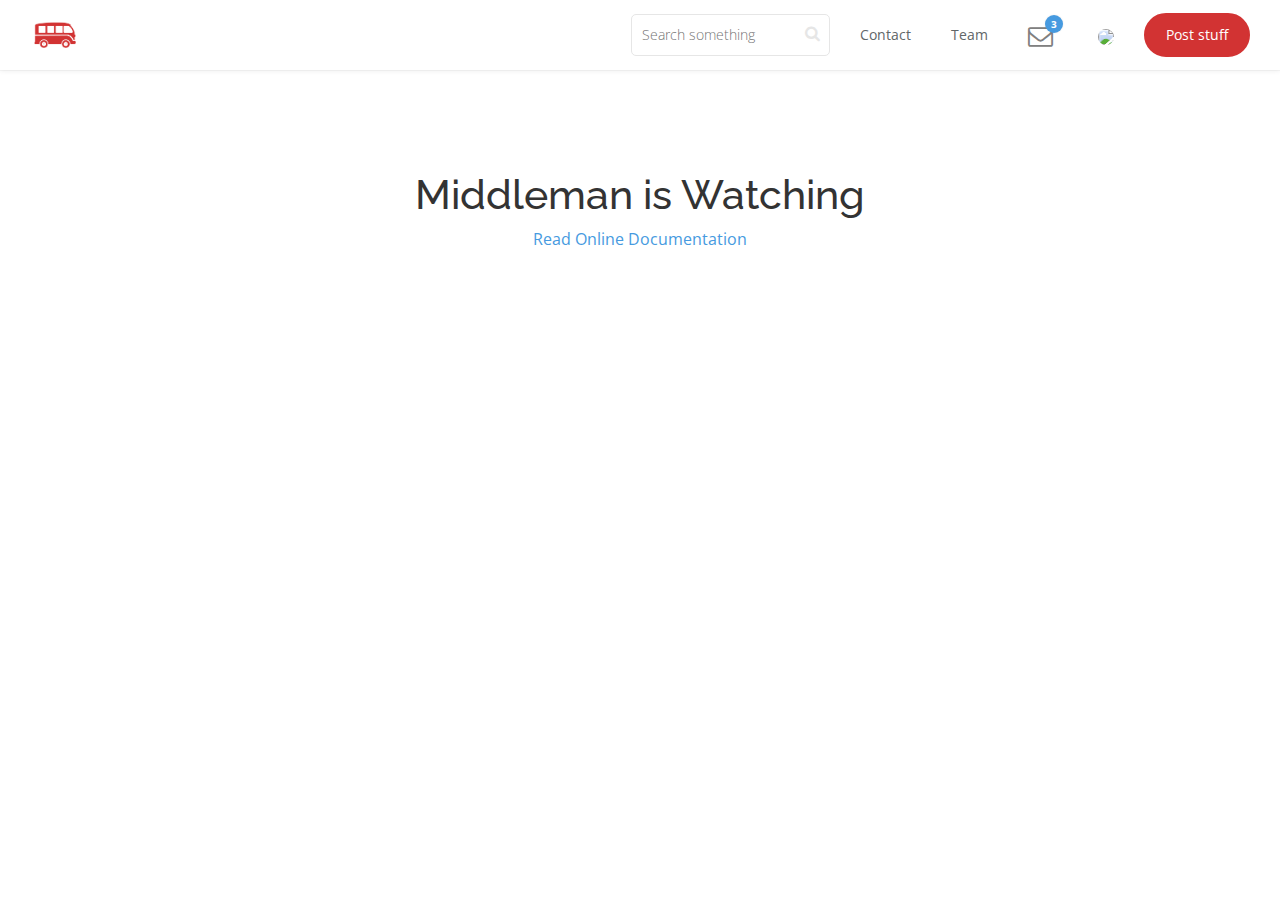
==== index.html @ db5ad65e "Automated commit at 2016-02-01 08:23:04 UTC by middleman-deploy 1.0.0" ====
<!doctype html>
<html>
  <head>
    <meta charset="utf-8">

    <!-- Always force latest IE rendering engine or request Chrome Frame -->
    <meta content="IE=edge,chrome=1" http-equiv="X-UA-Compatible">

    <!-- For Bootstrap responsiveness -->
    <meta http-equiv="X-UA-Compatible" content="IE=edge">
    <meta name="viewport" content="width=device-width, initial-scale=1">

    <!-- Use title if it's in the page YAML frontmatter -->
    <title>Le Wagon Middleman boilerplate</title>

    <link href="stylesheets/all.css" rel="stylesheet" type="text/css" />
    <script src="javascripts/all.js" type="text/javascript"></script>

    <!-- HTML5 Shim and Respond.js IE8 support of HTML5 elements and media queries -->
    <!-- Leave those next 4 lines if you care about users using IE8 -->
    <!--[if lt IE 9]>
      <script src="https://oss.maxcdn.com/html5shiv/3.7.2/html5shiv.min.js"></script>
      <script src="https://oss.maxcdn.com/respond/1.4.2/respond.min.js"></script>
    <![endif]-->
  </head>

  <body class="index">

    <div class="navbar-wagon">
  <!-- Logo -->
<a class="navbar-wagon-brand" href="/">    <img src="images/lewagon.png" />
</a>
  <!-- Right Navigation -->
  <div class="navbar-wagon-right hidden-xs hidden-sm">

    <!-- Search form -->
    <form action="" class="navbar-wagon-search">
      <input type="text" class="navbar-wagon-search-input" placeholder="Search something">
      <button type="submit" class="navbar-wagon-search-btn">
        <i class="fa fa-search"></i>
      </button>
    </form>

    <!-- Text link -->
    <a href="" class="navbar-wagon-item navbar-wagon-link">Contact</a>

    <!-- Text link -->
    <a href="" class="navbar-wagon-item navbar-wagon-link">Team</a>

    <!-- Notification link-->
    <a href="" class="navbar-wagon-item navbar-wagon-link">
      <div class="badge-container">
        <i class="fa fa-envelope-o"></i>
        <div class="badge badge-blue">3</div>
      </div>
    </a>

    <!-- Profile picture and dropdown -->
    <div class="navbar-wagon-item">
      <div class="dropdown">
        <img src="http://placehold.it/50x50" class="avatar dropdown-toggle" id="navbar-wagon-menu" data-toggle="dropdown">
        <ul class="dropdown-menu dropdown-menu-right navbar-wagon-dropdown-menu">
          <li><a href="#">Profile</a></li>
          <li><a href="#">Dashboard</a></li>
          <li><a href="#">Log Out</a></li>
        </ul>
      </div>
    </div>

    <!-- Button (call-to-action) -->
    <a href="" class="navbar-wagon-item navbar-wagon-button btn">Post stuff</a>
  </div>

  <!-- Dropdown appearing on mobile only -->
  <div class="navbar-wagon-item hidden-md hidden-lg">
    <div class="dropdown">
      <i class="fa fa-bars dropdown-toggle" data-toggle="dropdown"></i>
      <ul class="dropdown-menu dropdown-menu-right navbar-wagon-dropdown-menu">
        <li><a href="#">Some mobile link</a></li>
        <li><a href="#">Other one</a></li>
        <li><a href="#">Other one</a></li>
      </ul>
    </div>
  </div>
</div>

    <div class="welcome text-center padded">
  <h1>Middleman is Watching</h1>
  <p class="doc">
    <a href="http://middlemanapp.com/">Read Online Documentation</a>
  </p><!-- .doc -->
</div><!-- .welcome -->


  </body>
</html>
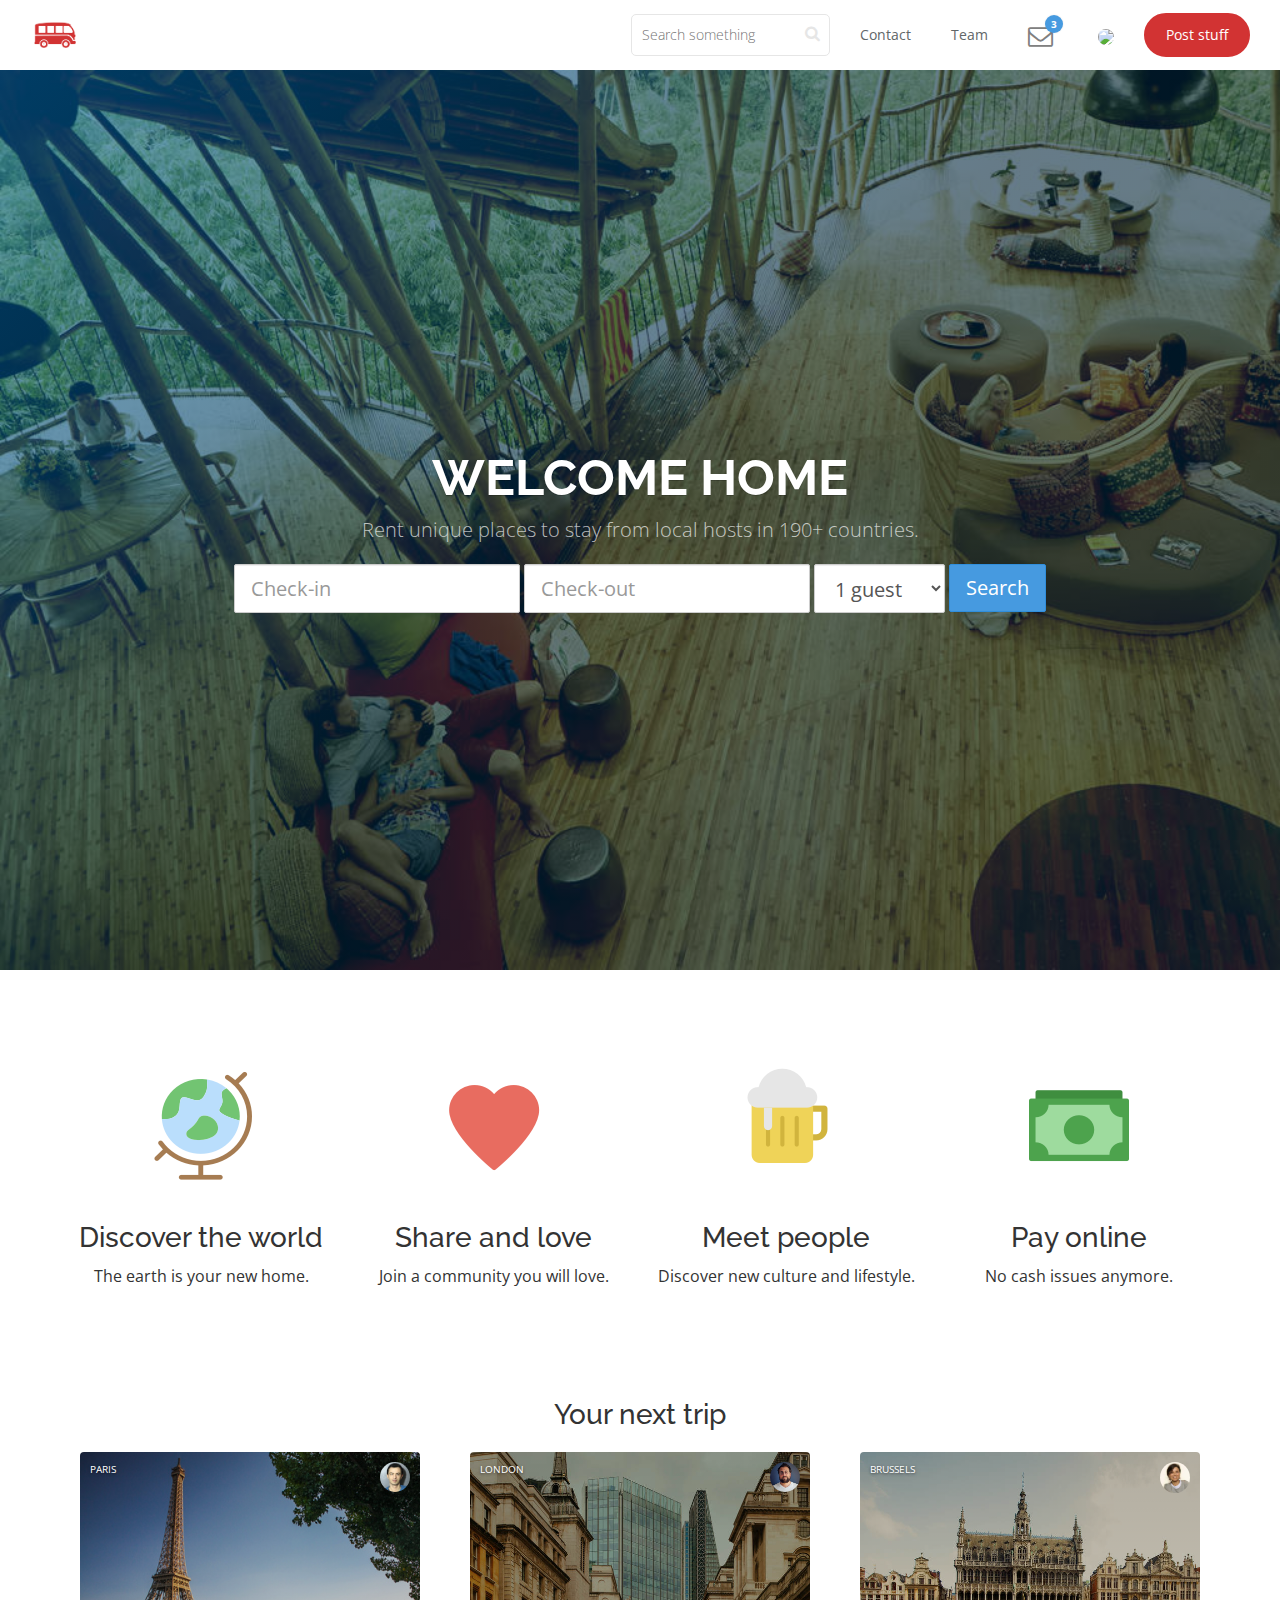
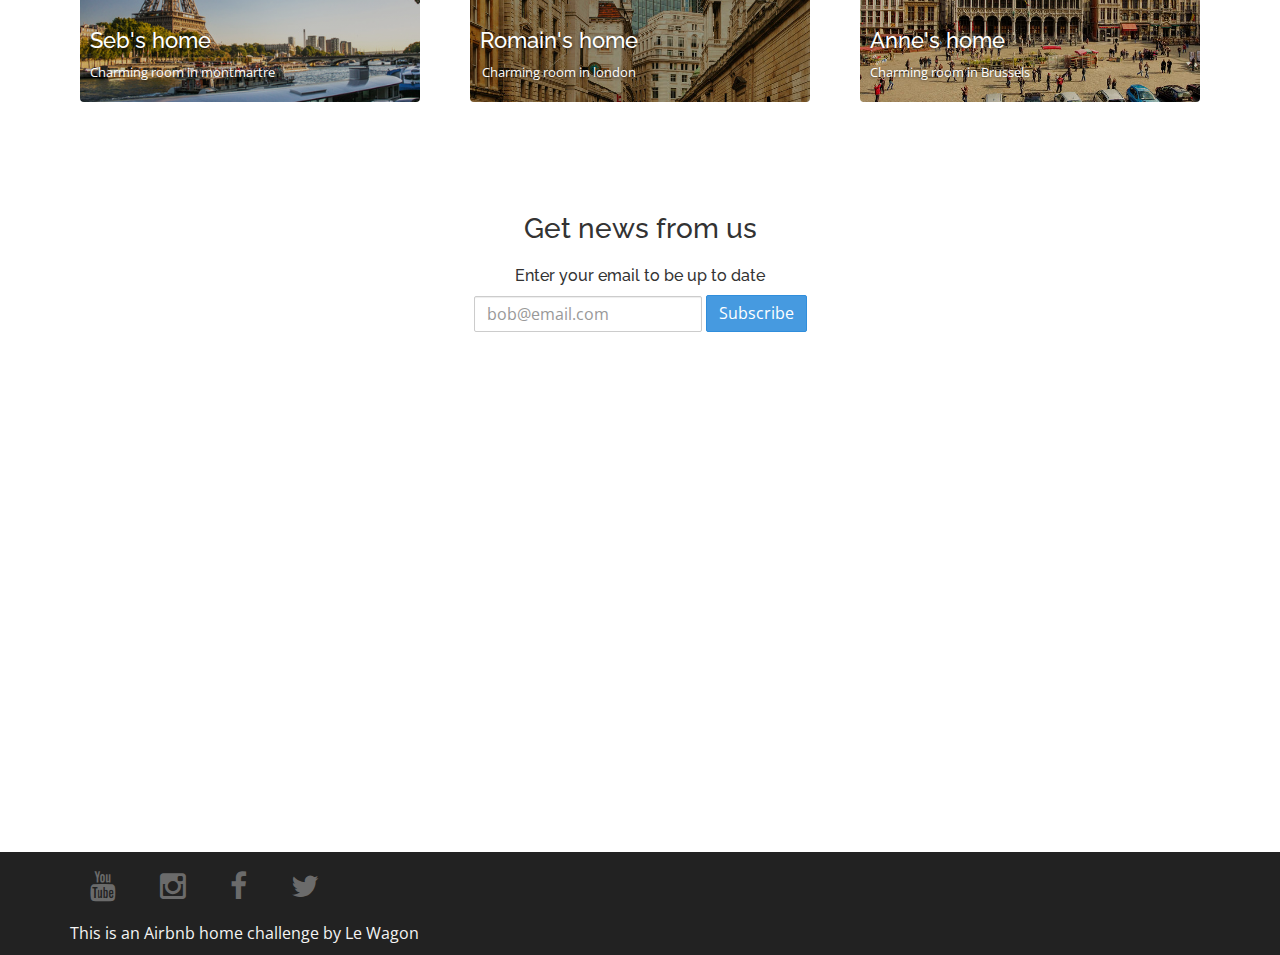
==== commit df622566: "Automated commit at 2016-02-01 14:44:41 UTC by middleman-deploy 1.0.0" ====
--- a/index.html
+++ b/index.html
@@ -28,7 +28,7 @@
 
     <div class="navbar-wagon">
   <!-- Logo -->
-<a class="navbar-wagon-brand" href="/">    <img src="images/lewagon.png" />
+<a class="navbar-wagon-brand" href="./">    <img src="images/lewagon.png" />
 </a>
   <!-- Right Navigation -->
   <div class="navbar-wagon-right hidden-xs hidden-sm">
@@ -45,7 +45,7 @@
     <a href="" class="navbar-wagon-item navbar-wagon-link">Contact</a>
 
     <!-- Text link -->
-    <a href="" class="navbar-wagon-item navbar-wagon-link">Team</a>
+    <a class="navbar-wagon-item navbar-wagon-link" href="team.html">Team</a>
 
     <!-- Notification link-->
     <a href="" class="navbar-wagon-item navbar-wagon-link">
@@ -84,12 +84,217 @@
   </div>
 </div>
 
-    <div class="welcome text-center padded">
-  <h1>Middleman is Watching</h1>
-  <p class="doc">
-    <a href="http://middlemanapp.com/">Read Online Documentation</a>
-  </p><!-- .doc -->
-</div><!-- .welcome -->
+    <div class="banner" style="background: linear-gradient(-225deg, rgba(0,101,168,0.6) 0%, rgba(0,36,61,0.6) 50%), url('images/background.jpg');">
+      <div class="banner-content">
+        <h1>WELCOME HOME</h1>
+        <p>Rent unique places to stay from local hosts in 190+ countries.</p>
+
+        <form action="" class="form-inline">
+
+          <div class="form-group">
+
+            <input type="text" class="form-control input-lg" placeholder="Check-in">
+            <input type="text" class="form-control input-lg" placeholder="Check-out">
+            <select class="form-control input-lg">
+              <option value="1">1 guest</option>
+              <option value="2">2 guests</option>
+              <option value="3">3 guests</option>
+            </select>
+          </div>
+
+          <input type="submit" value="Search"  class="btn btn-primary btn-lg">
+        </form>
+
+      </div>
+    </div>
+
+    <!-- Your features code -->
+    <div class="wrapper text-center padded">
+    <div class="container">
+      <div class="row">
+
+        <div class="col-xs-12 col-sm-6 col-md-3">
+          <div class="feature">
+            <img src="images/globe.png" />
+            <h3>Discover the world</h3>
+            <p>The earth is your new home.</p>
+          </div>
+        </div>
+
+        <div class="col-xs-12 col-sm-6 col-md-3">
+          <div class="feature">
+            <img src="images/heart.png" />
+            <h3>Share and love</h3>
+            <p>Join a community you will love.</p>
+          </div>
+        </div>
+
+        <div class="col-xs-12 col-sm-6 col-md-3">
+          <div class="feature">
+            <img src="images/beer.png" />
+            <h3>Meet people</h3>
+            <p>Discover new culture and lifestyle.</p>
+          </div>
+        </div>
+
+        <div class="col-xs-12 col-sm-6 col-md-3">
+          <div class="feature">
+            <img src="images/dollar.png" />
+            <h3>Pay online</h3>
+            <p>No cash issues anymore.</p>
+          </div>
+        </div>
+
+      </div>
+    </div>
+    </div>
+
+    <!-- Your cards code -->
+    <div class="wrapper-grey text-center">
+    <div class="container">
+
+      <div class="row">
+        <div class="col-xs-12">
+          <h3>Your next trip</h3>
+        </div>
+      </div>
+
+      <div class="row">
+<!-- To replace in the cards // on boucle sur la DB, et on injecte une seule card dans
+la boucle avec les différentes keys-->
+
+        <div class="col-xs-12 col-md-4">
+
+          <div class="card" style="background: linear-gradient(rgba(0,0,0,0.3), rgba(0,0,0,0.2)), url('images/card-paris.jpg');">
+
+            <div class="card-category">Paris</div>
+            <div class="card-description">
+              <h2>Seb's home</h2>
+              <p>Charming room in montmartre</p>
+            </div>
+            <img class="card-user avatar" src="images/seb.jpg">
+            <a class="card-link" href="#">flats/seb.html</a>
+
+          </div>
+        </div>
+
+
+        <div class="col-xs-12 col-md-4">
+
+          <div class="card" style="background: linear-gradient(rgba(0,0,0,0.3), rgba(0,0,0,0.2)), url('images/card-london.jpeg');">
+
+            <div class="card-category">London</div>
+            <div class="card-description">
+              <h2>Romain's home</h2>
+              <p>Charming room in london</p>
+            </div>
+            <img class="card-user avatar" src="images/romain.jpeg">
+            <a class="card-link" href="#">flats/romain.html</a>
+
+          </div>
+        </div>
+
+
+        <div class="col-xs-12 col-md-4">
+
+          <div class="card" style="background: linear-gradient(rgba(0,0,0,0.3), rgba(0,0,0,0.2)), url('images/card-brussels.jpeg');">
+
+            <div class="card-category">Brussels</div>
+            <div class="card-description">
+              <h2>Anne's home</h2>
+              <p>Charming room in Brussels</p>
+            </div>
+            <img class="card-user avatar" src="images/anne.jpg">
+            <a class="card-link" href="#">flats/anne.html</a>
+
+          </div>
+        </div>
+
+
+      </div>
+    </div>
+    </div>
+
+    <!-- Your newsletter code -->
+    <div class="wrapper text-center padded">
+    <div class="container">
+      <h3>Get news from us</h3>
+      <div class="row">
+        <div class="col-xs-offset-4 col-xs-4">
+          <h5>Enter your email to be up to date</h5>
+        </div>
+      </div>
+
+      <div class="row">
+        <div class="col-xs-offset-4 col-xs-4">
+          <form action="#" class="form-inline">
+            <div class="form-group">
+              <input type="email" class="form-control" placeholder="bob@email.com" id="email">
+            </div>
+            <input type="submit" value="Subscribe" class="btn btn-primary">
+          </form>
+        </div>
+      </div>
+
+    </div>
+    </div>
+
+    <!-- Your map code -->
+    <div class="container">
+    <div class="row">
+      <div class="col-xs-12">
+        <div id="map" style="width: 100%; height: 400px;"></div>
+      </div>
+    </div>
+    </div>
+
+    <script type="text/javascript" src="https://maps.googleapis.com/maps/api/js"></script>
+
+    <script type="text/javascript">
+    var myLatlng = new google.maps.LatLng(48.852937,2.364178);
+
+    var myOptions = {
+      zoom: 16,
+      center: myLatlng,
+      scrollwheel: false,
+      mapTypeId: google.maps.MapTypeId.ROADMAP,
+        styles: [{"featureType":"landscape","stylers":[{"saturation":-100},{"lightness":65},{"visibility":"on"}]},{"featureType":"poi","stylers":[{"saturation":-100},{"lightness":51},{"visibility":"simplified"}]},{"featureType":"road.highway","stylers":[{"saturation":-100},{"visibility":"simplified"}]},{"featureType":"road.arterial","stylers":[{"saturation":-100},{"lightness":30},{"visibility":"on"}]},{"featureType":"road.local","stylers":[{"saturation":-100},{"lightness":40},{"visibility":"on"}]},{"featureType":"transit","stylers":[{"saturation":-100},{"visibility":"simplified"}]},{"featureType":"administrative.province","stylers":[{"visibility":"off"}]},{"featureType":"water","elementType":"labels","stylers":[{"visibility":"on"},{"lightness":-25},{"saturation":-100}]},{"featureType":"water","elementType":"geometry","stylers":[{"hue":"#ffff00"},{"lightness":-25},{"saturation":-97}]}] // TODO: replace [] by array from https://snazzymaps.com/
+      };
+
+      var map = new google.maps.Map(document.getElementById('map'), myOptions);
+      var marker = new google.maps.Marker({
+        position: myLatlng,
+        map: map,
+        title: "You are here!"
+      });
+    </script>
+
+    <!-- Your footer code -->
+
+
+
+    <div class="footer-grey">
+      <div class="container">
+
+        <div class="row">
+          <div class="col-xs-12">
+            <div class="social">
+              <i class="fa fa-youtube"></i>
+              <i class="fa fa-instagram"></i>
+              <i class="fa fa-facebook"></i>
+              <i class="fa fa-twitter"></i>
+            </div>
+          </div>
+        </div>
+
+        <div class="row">
+          <div class="col-xs-12">
+            <p> This is an Airbnb home challenge by Le Wagon</p>
+          </div>
+        </div>
+
+      </div>
+    </div>
 
 
   </body>
--- a/stylesheets/all.css
+++ b/stylesheets/all.css
@@ -9128,6 +9128,26 @@
 .fa-meanpath:before {
   content: ""; }
 
+/* Footer design */
+/* line 3, /Users/admin/code/ArianeCln/static-airbnb/source/stylesheets/layout/_footer.scss */
+.footer-grey {
+  background: #222222;
+  color: #F4F4F4;
+  margin-top: 40px; }
+
+/* line 9, /Users/admin/code/ArianeCln/static-airbnb/source/stylesheets/layout/_footer.scss */
+.footer-grey i {
+  font-size: 30px; }
+
+/* line 13, /Users/admin/code/ArianeCln/static-airbnb/source/stylesheets/layout/_footer.scss */
+.social i {
+  padding: 20px;
+  color: #6b6b6b; }
+
+/* line 18, /Users/admin/code/ArianeCln/static-airbnb/source/stylesheets/layout/_footer.scss */
+.social i:hover {
+  color: white; }
+
 /* Main class */
 /* line 3, /Users/admin/code/ArianeCln/static-airbnb/source/stylesheets/layout/_navbar.css.scss */
 .navbar-wagon {
@@ -9301,7 +9321,7 @@
 
 /* line 5, /Users/admin/code/ArianeCln/static-airbnb/source/stylesheets/components/_avatar.scss */
 .avatar-large {
-  width: 50px;
+  width: 80px;
   border-radius: 50%; }
 
 /* line 9, /Users/admin/code/ArianeCln/static-airbnb/source/stylesheets/components/_avatar.scss */
@@ -9362,6 +9382,85 @@
 .badge-bordered {
   box-shadow: 0 1px 2px rgba(0, 0, 0, 0.2);
   border: white 1px solid; }
+
+/* Banner design */
+/* line 3, /Users/admin/code/ArianeCln/static-airbnb/source/stylesheets/components/_banner.scss */
+.banner {
+  color: white;
+  text-align: center;
+  height: 100vh;
+  background-size: cover !important;
+  display: flex;
+  align-items: center;
+  justify-content: center; }
+
+/* line 12, /Users/admin/code/ArianeCln/static-airbnb/source/stylesheets/components/_banner.scss */
+.banner h1 {
+  font-size: 50px;
+  font-weight: bold;
+  text-shadow: 0px 1px rgba(0, 0, 0, 0.2); }
+
+/* line 17, /Users/admin/code/ArianeCln/static-airbnb/source/stylesheets/components/_banner.scss */
+.banner p {
+  font-size: 20px;
+  font-weight: lighter;
+  color: rgba(255, 255, 255, 0.7);
+  margin-bottom: 20px; }
+
+/* Card design */
+/* line 3, /Users/admin/code/ArianeCln/static-airbnb/source/stylesheets/components/_card.scss */
+.card {
+  height: 250px;
+  text-shadow: 0 1px 3px rgba(0, 0, 0, 0.6);
+  background-size: cover !important;
+  color: white;
+  position: relative;
+  border-radius: 4px;
+  margin: 10px; }
+
+/* line 12, /Users/admin/code/ArianeCln/static-airbnb/source/stylesheets/components/_card.scss */
+.card-user {
+  position: absolute;
+  right: 10px;
+  top: 10px; }
+
+/* line 17, /Users/admin/code/ArianeCln/static-airbnb/source/stylesheets/components/_card.scss */
+.card-category {
+  position: absolute;
+  top: 10px;
+  left: 10px;
+  font-size: 10px;
+  text-transform: uppercase; }
+
+/* line 24, /Users/admin/code/ArianeCln/static-airbnb/source/stylesheets/components/_card.scss */
+.card-description {
+  position: absolute;
+  bottom: 10px;
+  left: 10px; }
+
+/* line 29, /Users/admin/code/ArianeCln/static-airbnb/source/stylesheets/components/_card.scss */
+.card-description h2 {
+  font-size: 22px;
+  text-align: left; }
+
+/* line 33, /Users/admin/code/ArianeCln/static-airbnb/source/stylesheets/components/_card.scss */
+.card-description p {
+  font-size: 13px; }
+
+/* line 36, /Users/admin/code/ArianeCln/static-airbnb/source/stylesheets/components/_card.scss */
+.card-link {
+  position: absolute;
+  top: 0;
+  bottom: 0;
+  width: 100%;
+  left: 0px;
+  z-index: 2;
+  background: black;
+  opacity: 0; }
+
+/* line 46, /Users/admin/code/ArianeCln/static-airbnb/source/stylesheets/components/_card.scss */
+.card-link:hover {
+  opacity: 0.1; }
 
 /*
 ==============================================
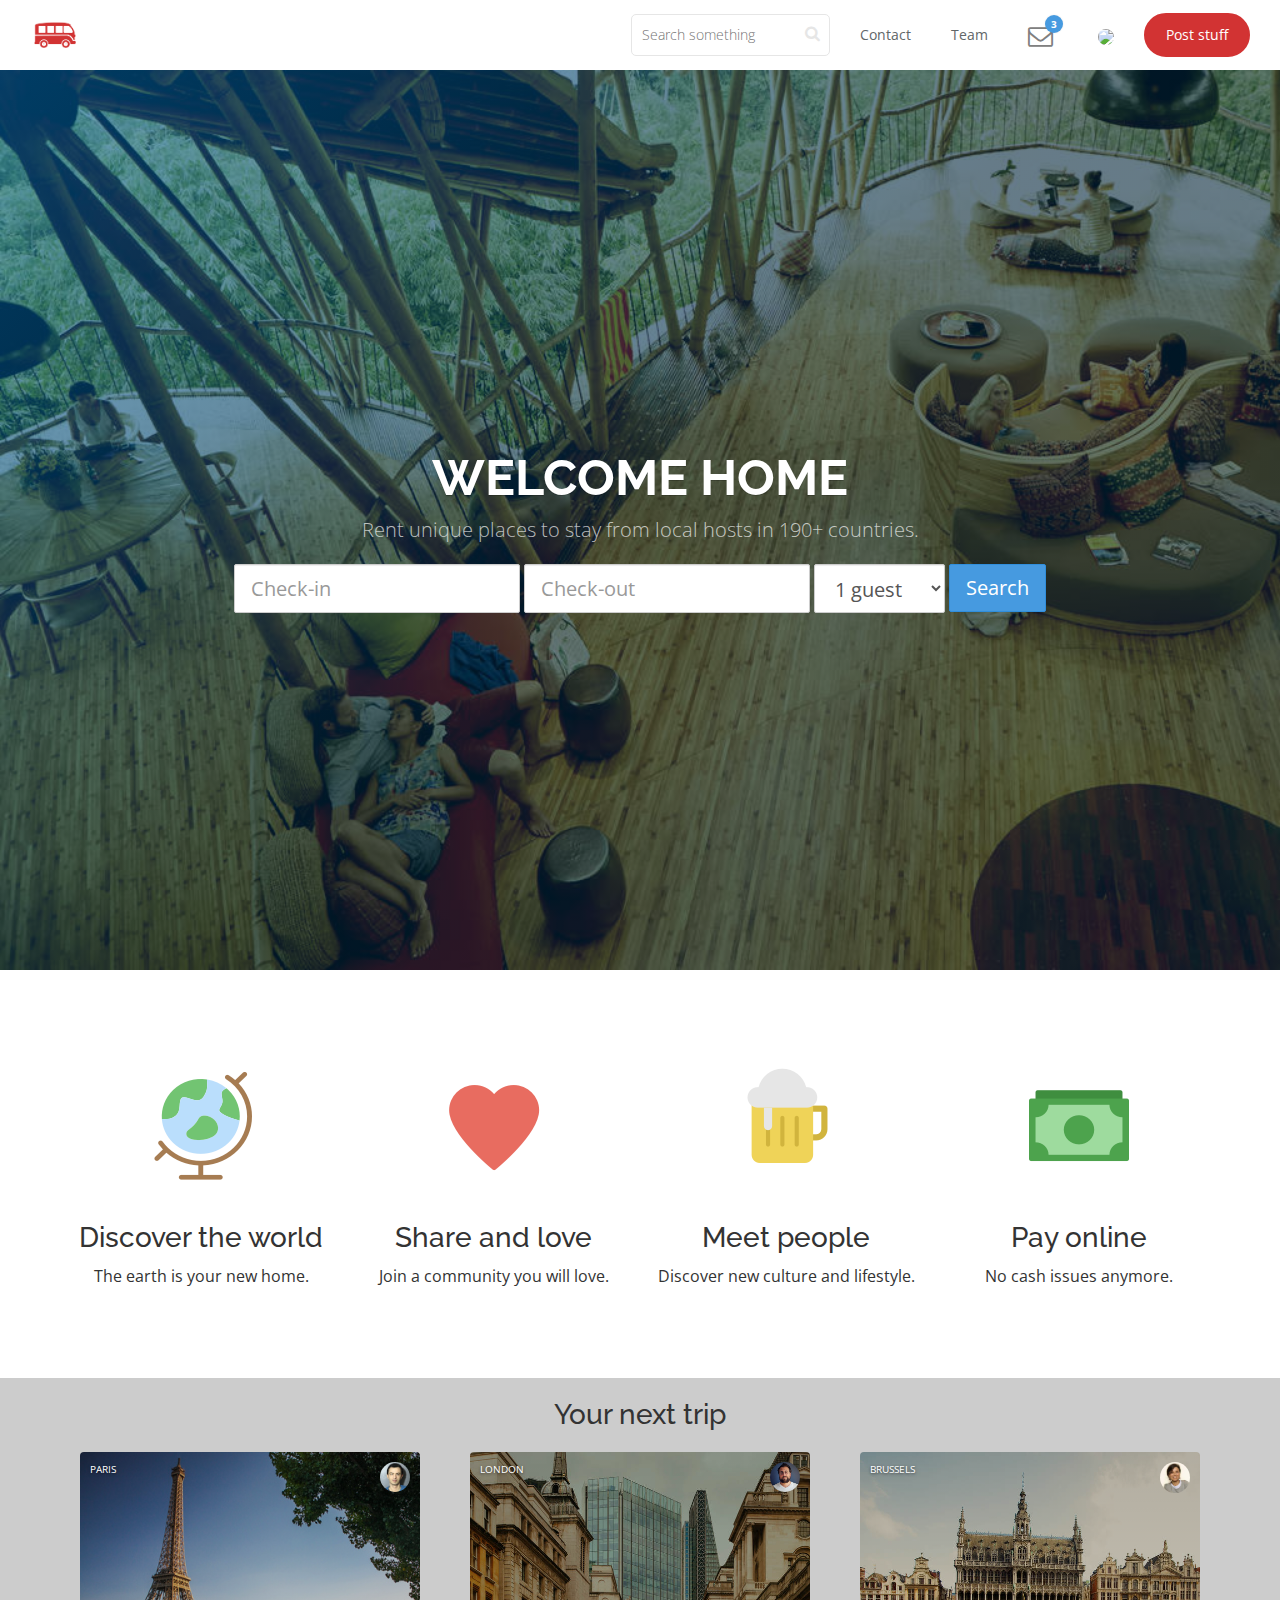
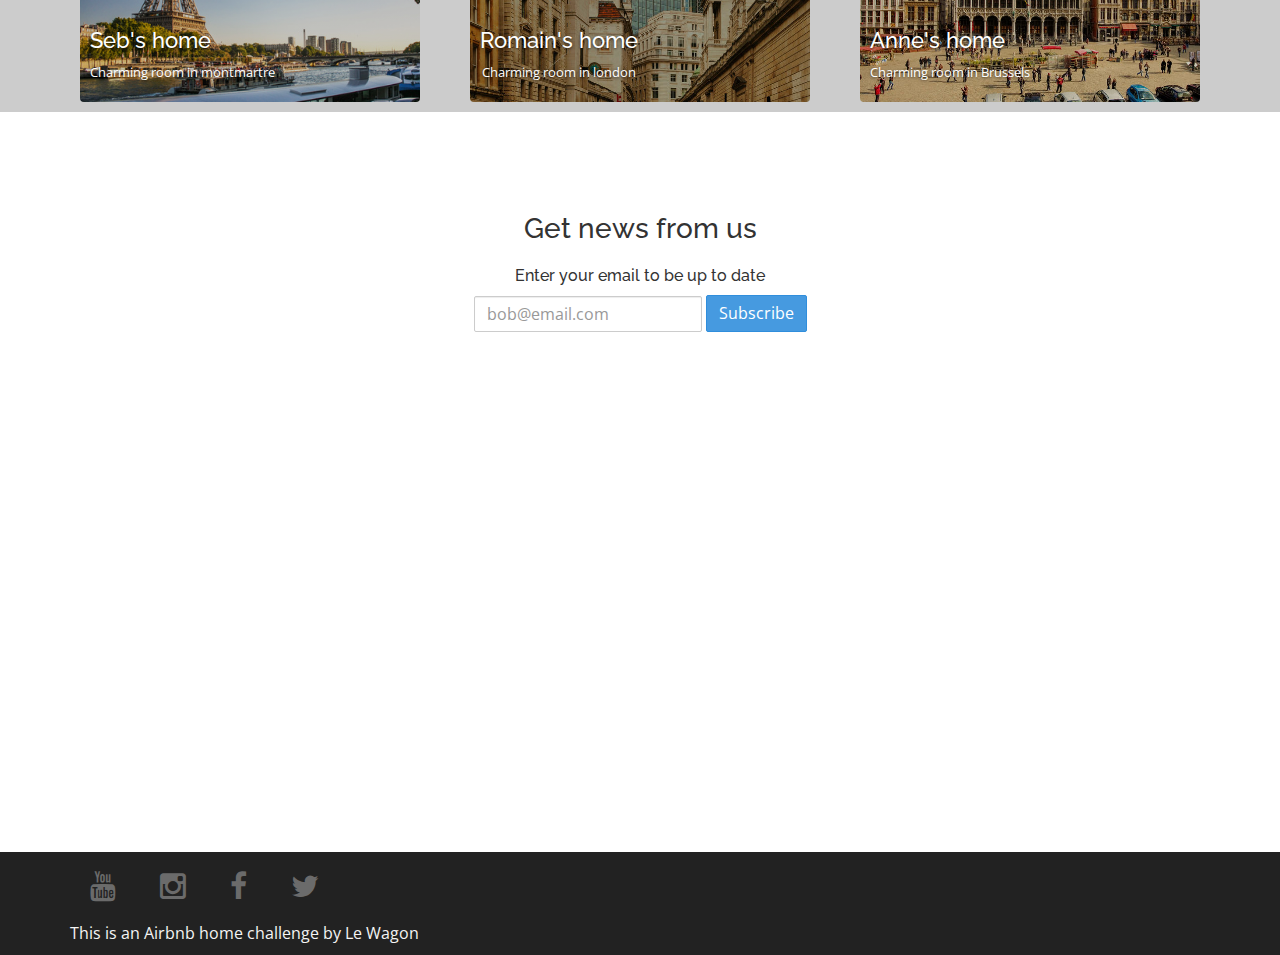
==== commit 9eaf838f: "Automated commit at 2016-02-01 16:34:47 UTC by middleman-deploy 1.0.0" ====
--- a/index.html
+++ b/index.html
@@ -173,7 +173,7 @@
               <p>Charming room in montmartre</p>
             </div>
             <img class="card-user avatar" src="images/seb.jpg">
-            <a class="card-link" href="#">flats/seb.html</a>
+            <a class="card-link" href="flats/seb.html"></a>
 
           </div>
         </div>
@@ -189,7 +189,7 @@
               <p>Charming room in london</p>
             </div>
             <img class="card-user avatar" src="images/romain.jpeg">
-            <a class="card-link" href="#">flats/romain.html</a>
+            <a class="card-link" href="flats/romain.html"></a>
 
           </div>
         </div>
@@ -205,7 +205,7 @@
               <p>Charming room in Brussels</p>
             </div>
             <img class="card-user avatar" src="images/anne.jpg">
-            <a class="card-link" href="#">flats/anne.html</a>
+            <a class="card-link" href="flats/anne.html"></a>
 
           </div>
         </div>
@@ -271,8 +271,6 @@
 
     <!-- Your footer code -->
 
-
-
     <div class="footer-grey">
       <div class="container">
 
--- a/stylesheets/all.css
+++ b/stylesheets/all.css
@@ -9321,7 +9321,7 @@
 
 /* line 5, /Users/admin/code/ArianeCln/static-airbnb/source/stylesheets/components/_avatar.scss */
 .avatar-large {
-  width: 80px;
+  width: 100px;
   border-radius: 50%; }
 
 /* line 9, /Users/admin/code/ArianeCln/static-airbnb/source/stylesheets/components/_avatar.scss */
@@ -9407,6 +9407,10 @@
   color: rgba(255, 255, 255, 0.7);
   margin-bottom: 20px; }
 
+/* line 24, /Users/admin/code/ArianeCln/static-airbnb/source/stylesheets/components/_banner.scss */
+.banner-thin {
+  height: 50vh; }
+
 /* Card design */
 /* line 3, /Users/admin/code/ArianeCln/static-airbnb/source/stylesheets/components/_card.scss */
 .card {
@@ -9461,6 +9465,10 @@
 /* line 46, /Users/admin/code/ArianeCln/static-airbnb/source/stylesheets/components/_card.scss */
 .card-link:hover {
   opacity: 0.1; }
+
+/* line 1, /Users/admin/code/ArianeCln/static-airbnb/source/stylesheets/pages/_show.scss */
+.wrapper-grey {
+  background-color: #CCCCCC; }
 
 /*
 ==============================================
